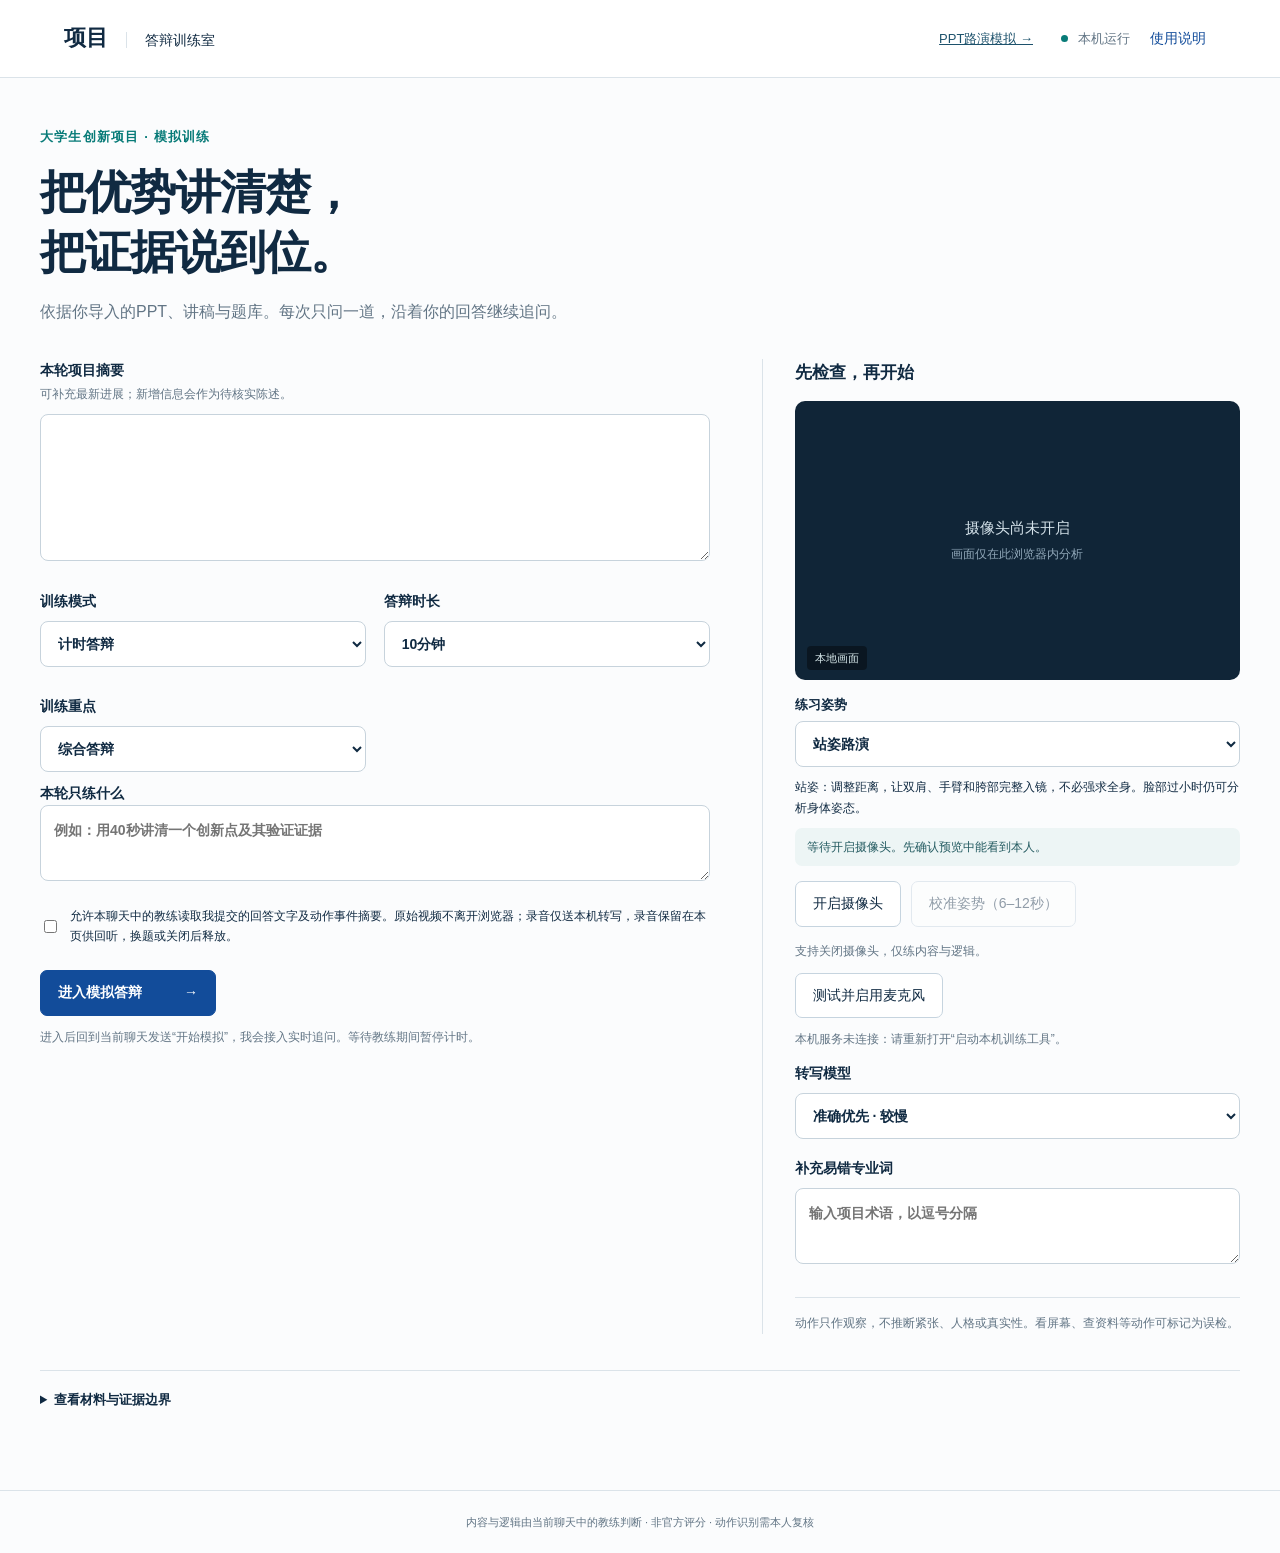
==== skills/pitch-defense-coach/assets/app/public/index.html @ 4384c63c "Publish competition pitch and defense coaching skill" ====
<!doctype html><html lang="zh-CN"><head><meta charset="UTF-8"><meta name="viewport" content="width=device-width,initial-scale=1"><title>项目 · 答辩训练室</title><link rel="stylesheet" href="style.css"></head><body>
<header><a class="brand" href="/">项目<span>答辩训练室</span></a><div class="header-right"><a href="/roadshow.html">PPT路演模拟 →</a><span class="local-dot"></span>本机运行<button id="helpBtn" class="link">使用说明</button></div></header>
<main>
<section id="setup"><div class="eyebrow">大学生创新项目 · 模拟训练</div><h1>把优势讲清楚，<br>把证据说到位。</h1><p class="lead">依据你导入的PPT、讲稿与题库。每次只问一道，沿着你的回答继续追问。</p>
<div class="setup-grid"><div class="setup-form"><label for="summary">本轮项目摘要 <small>可补充最新进展；新增信息会作为待核实陈述。</small></label><textarea id="summary" rows="5"></textarea>
<div class="form-row"><label>训练模式<select id="timingMode"><option value="timed">计时答辩</option><option value="untimed">专项训练 · 不计时</option></select></label><label id="minutesLabel">答辩时长<select id="minutes"><option value="3">3分钟</option><option value="5">5分钟</option><option value="8">8分钟</option><option value="10" selected>10分钟</option><option value="12">12分钟</option></select></label><label>训练重点<select id="focus"><option value="balanced">综合答辩</option><option value="research">调研与个人成长</option><option value="pilot">技术与验证</option><option value="cost">商业与成本</option><option value="team">学生与导师贡献</option></select></label></div>
<label>本轮只练什么<textarea id="practiceGoal" rows="2" placeholder="例如：用40秒讲清一个创新点及其验证证据"></textarea></label><label class="check"><input type="checkbox" id="consent">允许本聊天中的教练读取我提交的回答文字及动作事件摘要。原始视频不离开浏览器；录音仅送本机转写，录音保留在本页供回听，换题或关闭后释放。</label>
<button id="startBtn" class="primary">进入模拟答辩 <span>→</span></button><p class="small">进入后回到当前聊天发送“开始模拟”，我会接入实时追问。等待教练期间暂停计时。</p></div>
<aside class="preflight"><h2>先检查，再开始</h2><div class="camera-shell"><video id="video" muted playsinline></video><div id="cameraPlaceholder">摄像头尚未开启<br><small>画面仅在此浏览器内分析</small></div><span id="cameraBadge">本地画面</span></div><label class="camera-mode">练习姿势<select id="postureMode"><option value="standing">站姿路演</option><option value="seated">坐姿答辩</option></select></label><p id="postureGuide" class="camera-guide">站姿：调整距离，让双肩、手臂和胯部完整入镜，不必强求全身。脸部过小时仍可分析身体姿态。</p><p id="visionReadiness" class="camera-readiness" role="status">等待开启摄像头。先确认预览中能看到本人。</p><div class="button-row"><button id="cameraBtn">开启摄像头</button><button id="retryVision" hidden>重试动作分析</button><button id="calibrateBtn" disabled>校准姿势（6–12秒）</button></div><p id="visionStatus" class="small">支持关闭摄像头，仅练内容与逻辑。</p><button id="micBtn">测试并启用麦克风</button><p id="audioStatus" class="small">正在检查本机转写能力…</p><label>转写模型<select id="asrModel"><option value="small">准确优先 · 较慢</option><option value="tiny">快速转写 · 需更多校对</option></select></label><label>补充易错专业词<textarea id="glossary" rows="2" placeholder="输入项目术语，以逗号分隔"></textarea></label><div class="privacy-note">动作只作观察，不推断紧张、人格或真实性。看屏幕、查资料等动作可标记为误检。</div></aside></div>
<details class="sources"><summary>查看材料与证据边界</summary><p>当前PPT口径优先。旧题库仅用于追问和备答参照；未提供原件的指标不会被当作已独立验证。</p><div id="facts"></div></details>
</section>
<section id="training" hidden><div class="session-top"><div><div class="eyebrow">模拟答辩进行中</div><h1 class="compact">说出判断，也说出依据。</h1></div><div class="timer-wrap"><span id="clock">10:00</span><small id="timerState">等待教练 · 暂停计时</small></div></div><p id="stageSummary" class="small"></p><div class="training-grid"><div><div class="question-meta"><span id="qid">准备中</span><span id="dimension">实时教练</span><span id="coachStatus">尚未连接</span></div><article class="question-box"><h2 id="question">等待教练接入</h2><p id="sourceLabel">请回到当前聊天发送“开始模拟”。</p><button id="speakBtn" class="link">朗读问题</button></article><div class="answer-bar"><button id="recordBtn" disabled>开始录音</button><span id="recordStatus">也可以直接输入回答</span><button id="pauseBtn" disabled>暂停</button></div><label for="answer">你的回答 <small>转写后请检查数字、单位和专有名词。</small></label><textarea id="answer" rows="7" placeholder="先回答问题，再给出最能支持它的证据。" disabled></textarea><section id="asrReview" hidden><b>回听最近一段，核对专业词与数字</b><audio id="replay" controls></audio><p id="asrHints" class="small"></p><details><summary>查看模型原始转写</summary><p id="rawAsr"></p></details></section><div id="eventReview" class="event-review" hidden></div><div class="button-row"><button id="submitBtn" class="primary" disabled>提交回答，继续追问 →</button><button id="endBtn">结束并复盘</button></div><p id="notice" role="status" aria-live="polite"></p><div id="history" class="history"></div></div><aside><div id="cameraSlot"></div><div class="practice-note"><h3>本轮约定</h3><p>一次只答当前问题。把“已完成”“正在验证”“计划开展”分开讲。</p><p>不确定时说清边界，并给出赛前能够落实的补证动作。</p><p id="activeNote">等待我出题时不计入训练时间。</p></div><details><summary>对应PPT</summary><img id="slidePreview" alt="当前问题对应PPT" hidden></details></aside></div></section>
<section id="review" hidden><div class="eyebrow">本轮复盘 · 训练参考</div><h1 class="compact">先改最有用的三件事。</h1><p id="reviewStatus">回答与事件记录已保存，等待教练完成逐题反馈。</p><div class="button-row"><button id="exportBtn">下载本轮记录</button><button id="reportBtn">下载反馈报告</button><button id="againBtn">再练一轮</button></div><div id="report"></div><div id="reviewQuestions"></div></section>
</main><footer>内容与逻辑由当前聊天中的教练判断 · 非官方评分 · 动作识别需本人复核</footer><dialog id="help"><button id="closeHelp" class="close">关闭</button><h2>赛前30分钟这样用</h2><ol><li>0—3分钟：开麦克风和摄像头，校准，检查脸和双肩入镜。</li><li>3—5分钟：核对摘要，选两条最需要练习的证据链，在聊天中发送“开始模拟”。</li><li>5—15分钟：完成一轮10分钟模拟；每题控制在40—60秒。</li><li>15—20分钟：复盘，只选影响最大且今晚能改的三件事。</li><li>20—27分钟：重答三个薄弱问题，每题练两遍。</li><li>27—30分钟：把数据对应页码、来源和边界写在一张提示卡上。</li></ol><p>摄像头识别在浏览器本地完成。语音转写在这台电脑完成；回答文字及事件摘要经本聊天交给教练。工具不会独自在后台调用其他AI。</p><p>语音识别会漏掉口头填充词，次数只作辅助。没有可靠音频时间戳时不评价语速；没有有效画面时不评价非言语表现。</p><p><a href="system-prompt.txt" download>下载系统提示词</a> · <a href="technical-spec.txt" download>下载技术规格与使用说明</a> · <a href="knowledge.json" download>下载项目证据索引</a></p></dialog><script type="module" src="app.js"></script></body></html>
---- skills/pitch-defense-coach/assets/app/public/style.css ----
:root{--ink:#102a42;--muted:#627585;--blue:#124c9a;--teal:#087b78;--line:#dbe3e9;--pale:#f3f7fa;--orange:#a4531b}*{box-sizing:border-box}body{margin:0;background:#fbfcfd;color:var(--ink);font-family:"Microsoft YaHei","Segoe UI",sans-serif;line-height:1.65}header{height:78px;border-bottom:1px solid var(--line);display:flex;align-items:center;justify-content:space-between;padding:0 5vw;background:white}.brand{font-weight:800;font-size:22px;color:var(--ink);text-decoration:none}.brand span{font-weight:400;font-size:14px;border-left:1px solid var(--line);margin-left:18px;padding-left:18px}.header-right{display:flex;align-items:center;gap:10px;color:var(--muted);font-size:13px}.local-dot{width:7px;height:7px;background:var(--teal);border-radius:50%}main{max-width:1280px;margin:0 auto;padding:48px 40px 80px}.eyebrow{font-size:13px;letter-spacing:1.2px;color:var(--teal);font-weight:700}h1{font-size:46px;line-height:1.3;letter-spacing:-1px;margin:16px 0}.lead{color:var(--muted);font-size:16px;max-width:680px}.compact{font-size:32px}.setup-grid{display:grid;grid-template-columns:1.4fr 1fr;gap:52px;margin-top:34px}label{display:block;font-size:14px;font-weight:600;margin-bottom:10px}small{font-size:12px;font-weight:400;color:var(--muted)}label small{display:block;margin-top:2px}textarea,select{width:100%;border:1px solid #c7d3dc;background:white;border-radius:8px;padding:13px;color:var(--ink);font:inherit;font-size:14px;line-height:1.7}textarea{resize:vertical}textarea:focus,select:focus{outline:2px solid #5c9ed8;outline-offset:2px}.form-row{display:grid;grid-template-columns:1fr 1fr;gap:18px;margin-top:20px}.form-row select{margin-top:8px}.check{display:flex;gap:10px;font-size:12px;font-weight:400;margin:18px 0 24px;line-height:1.7}.check input{margin-top:4px;flex-shrink:0}button{border:1px solid #c6d4df;background:white;color:var(--ink);padding:10px 17px;border-radius:7px;font:inherit;font-size:14px;cursor:pointer;transition:.15s}button:hover{border-color:var(--blue);background:#f0f6fc}button:disabled{opacity:.45;cursor:not-allowed}.primary{background:var(--blue);color:white;border-color:var(--blue);font-weight:600}.primary:hover{background:#093d80;color:white}.primary span{margin-left:38px}.link{border:0;background:none;padding:4px 10px;color:var(--blue)}.small{font-size:12px;color:var(--muted)}.preflight{border-left:1px solid var(--line);padding-left:32px}.preflight h2{font-size:17px;margin:0 0 14px}.camera-shell{position:relative;aspect-ratio:16/10;background:#102537;border-radius:10px;overflow:hidden;display:flex;align-items:center;justify-content:center}video{width:100%;height:100%;object-fit:cover;transform:scaleX(-1)}#cameraPlaceholder{position:absolute;text-align:center;color:#d3e1e9;font-size:15px}#cameraPlaceholder small{color:#91a8b9}#cameraBadge{position:absolute;bottom:10px;left:12px;color:#d8e9eb;background:#0006;border-radius:4px;padding:3px 8px;font-size:11px}.button-row{display:flex;gap:10px;flex-wrap:wrap;margin:15px 0}.privacy-note{font-size:12px;padding-top:16px;border-top:1px solid var(--line);color:var(--muted);margin-top:18px}.sources{margin-top:36px;border-top:1px solid var(--line);padding-top:18px;font-size:13px}summary{cursor:pointer;font-weight:600}.fact{padding:12px 0;border-bottom:1px solid var(--line)}.fact strong{color:var(--blue)}.gap{color:var(--orange);font-size:12px}.session-top{display:flex;justify-content:space-between;align-items:center;margin-bottom:28px}.timer-wrap{text-align:right;min-width:150px}.timer-wrap span{font-size:38px;letter-spacing:1px;font-variant-numeric:tabular-nums;font-weight:600}.timer-wrap small{display:block}.timer-wrap.warn{color:#b24824}.training-grid{display:grid;grid-template-columns:1.7fr 1fr;gap:36px}.question-meta{display:flex;align-items:center;gap:15px;font-size:12px;color:var(--muted);margin-bottom:12px}#qid{font-weight:700;color:var(--blue)}#coachStatus{margin-left:auto}.question-box{background:#eef4fb;border-top:3px solid var(--blue);padding:24px 26px;margin:0 0 22px}.question-box h2{font-size:23px;font-weight:600;line-height:1.6;margin:0 0 12px}.question-box p{font-size:12px;color:var(--muted);margin:4px 0}.answer-bar{display:flex;align-items:center;gap:12px;margin-bottom:17px}#recordStatus{font-size:12px;color:var(--muted);flex:1}.recording{color:#a33a24;border-color:#ce694d;background:#fff1ed}.practice-note{margin:22px 0;padding-top:16px;border-top:1px solid var(--line)}.practice-note h3{font-size:15px}.practice-note p{font-size:13px;color:var(--muted)}#training .preflight{border:0;padding:0}.history{margin-top:30px}.history details{border-bottom:1px solid var(--line);padding:14px 0;font-size:13px}.history p{white-space:pre-wrap;color:var(--muted)}#notice{min-height:24px;font-size:13px;color:var(--orange)}#slidePreview{width:100%;margin-top:12px}.event-review{background:#f5f6f7;border:1px solid var(--line);padding:14px;font-size:12px;margin:12px 0}.event-review label{font-size:12px;font-weight:400;margin:8px 0}.event-review input{margin-right:8px}.report-section{margin-top:34px;padding-top:20px;border-top:1px solid var(--line)}.report-section h2{font-size:20px}.report-section h3{font-size:16px}.report-section p{font-size:14px;white-space:pre-wrap}.levels{display:grid;grid-template-columns:repeat(4,1fr);gap:16px}.level{border-bottom:3px solid var(--teal);padding:16px;background:var(--pale)}.level strong{font-size:24px;display:block;margin:10px 0}.level p{font-size:12px}.priority{padding:15px 0;border-bottom:1px solid var(--line)}.priority b{font-size:17px}.tag{display:inline-block;padding:2px 6px;margin-right:7px;background:#e6eef7;font-size:12px;color:var(--blue)}footer{border-top:1px solid var(--line);padding:22px;text-align:center;color:var(--muted);font-size:11px}dialog{border:1px solid var(--line);border-radius:12px;max-width:680px;max-height:90vh;overflow:auto;padding:32px;color:var(--ink)}dialog::backdrop{background:#102a4280}.close{float:right}a{color:var(--blue)}[hidden]{display:none!important}@media(max-width:850px){main{padding:25px 20px 60px}.setup-grid,.training-grid{grid-template-columns:1fr;gap:24px}.preflight{border:0;padding:0}.camera-shell{max-height:300px}.brand span{display:none}h1{font-size:34px}.compact{font-size:25px}.levels{grid-template-columns:1fr 1fr}.header-right{gap:4px}.session-top{align-items:flex-start}.question-box h2{font-size:21px}}@media print{header,footer,button,#setup,#training{display:none!important}main{padding:0}.report-section{break-inside:avoid}}

#asrReview{background:#f1f5fa;padding:16px;border-radius:12px;margin:14px 0}#asrReview audio{display:block;width:100%;margin:12px 0}.header-right a{color:#1d526c;margin-right:18px}.preflight select,.preflight textarea{width:100%;margin:8px 0}

#video,#camera{object-fit:contain}.camera-mode{font-size:13px;margin-top:14px}.camera-mode select{display:block;width:100%;margin-top:6px}.camera-guide,.camera-readiness{font-size:12px;line-height:1.7;margin:10px 0}.camera-readiness{background:#edf5f5;color:#235a60;padding:9px 12px;border-radius:7px}
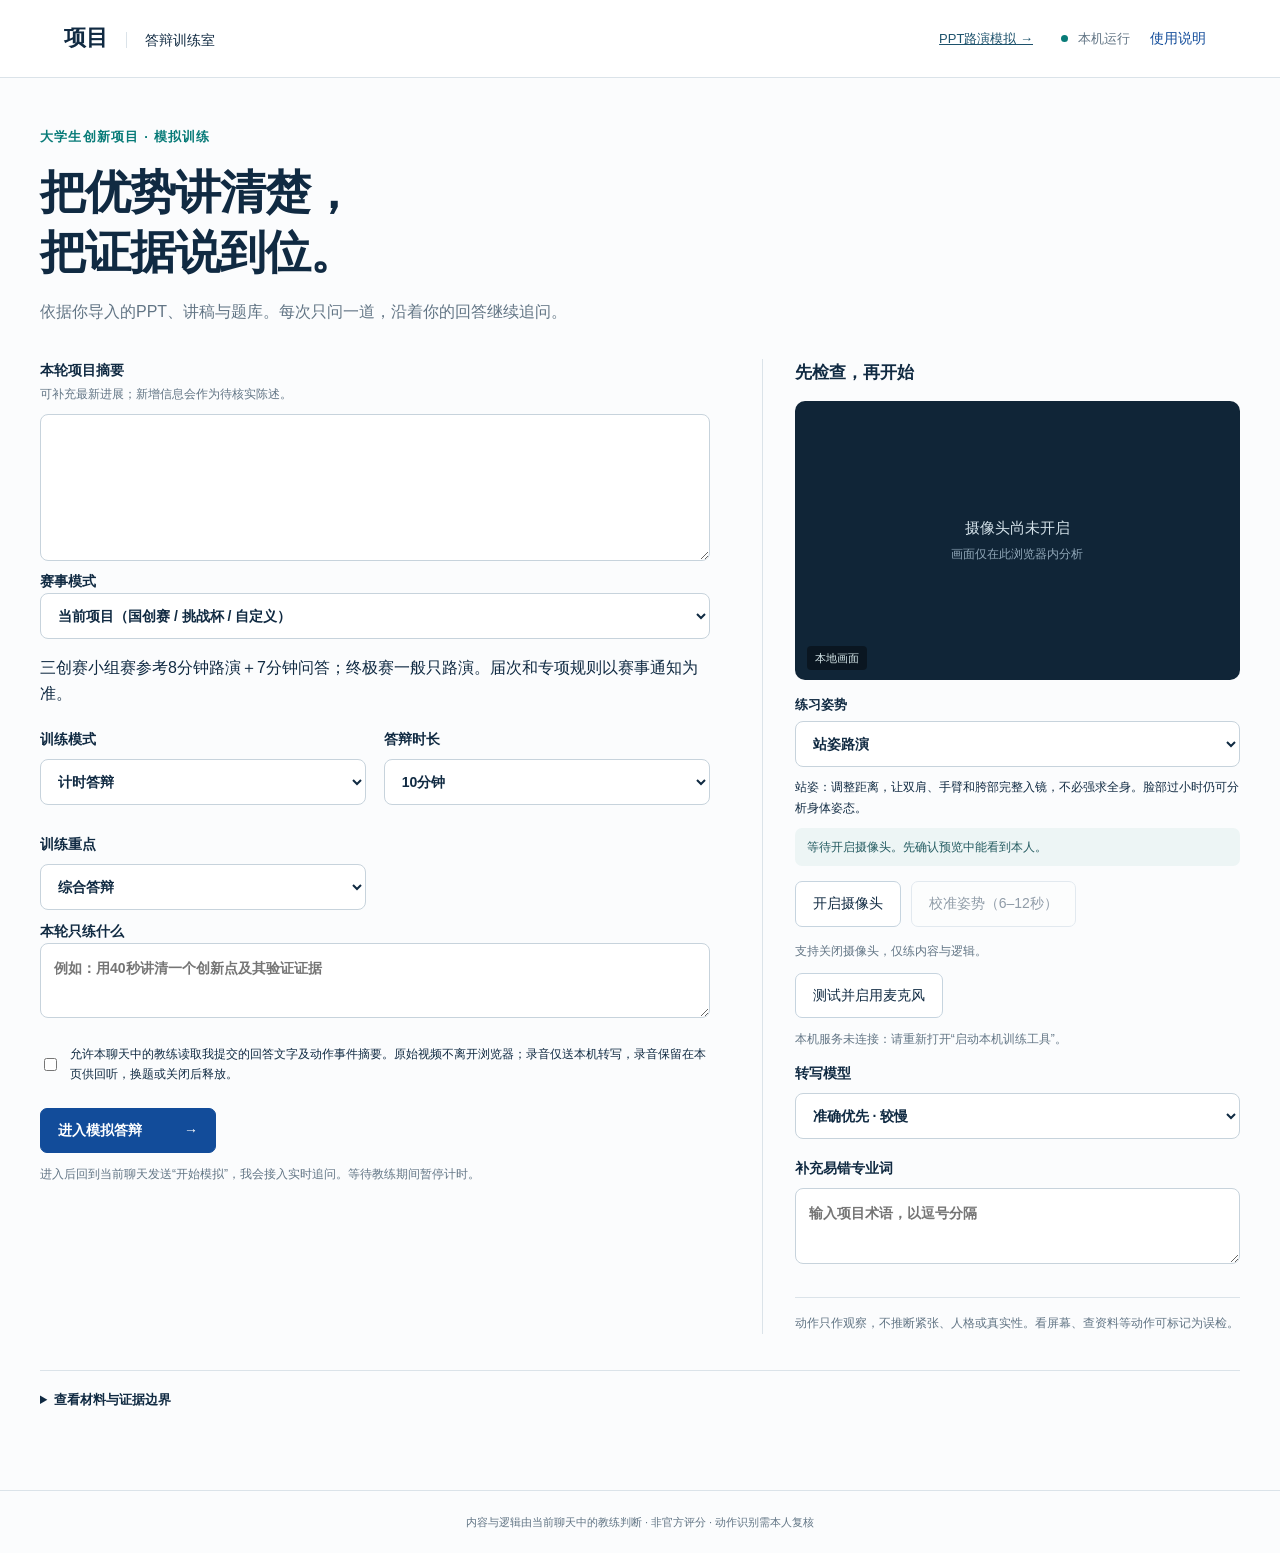
==== commit 57750118: "Add Sanchuang competition coaching and configurable rehearsal timing" ====
--- a/skills/pitch-defense-coach/assets/app/public/index.html
+++ b/skills/pitch-defense-coach/assets/app/public/index.html
@@ -3,7 +3,7 @@
 <main>
 <section id="setup"><div class="eyebrow">大学生创新项目 · 模拟训练</div><h1>把优势讲清楚，<br>把证据说到位。</h1><p class="lead">依据你导入的PPT、讲稿与题库。每次只问一道，沿着你的回答继续追问。</p>
 <div class="setup-grid"><div class="setup-form"><label for="summary">本轮项目摘要 <small>可补充最新进展；新增信息会作为待核实陈述。</small></label><textarea id="summary" rows="5"></textarea>
-<div class="form-row"><label>训练模式<select id="timingMode"><option value="timed">计时答辩</option><option value="untimed">专项训练 · 不计时</option></select></label><label id="minutesLabel">答辩时长<select id="minutes"><option value="3">3分钟</option><option value="5">5分钟</option><option value="8">8分钟</option><option value="10" selected>10分钟</option><option value="12">12分钟</option></select></label><label>训练重点<select id="focus"><option value="balanced">综合答辩</option><option value="research">调研与个人成长</option><option value="pilot">技术与验证</option><option value="cost">商业与成本</option><option value="team">学生与导师贡献</option></select></label></div>
+<label>赛事模式<select id="competitionProfile"><option value="project">当前项目（国创赛 / 挑战杯 / 自定义）</option><option value="sanchuang-regular">三创赛 · 常规赛（第17届参考）</option><option value="sanchuang-practical">三创赛 · 实战赛（第17届参考）</option></select></label><p class="hint">三创赛小组赛参考8分钟路演＋7分钟问答；终极赛一般只路演。届次和专项规则以赛事通知为准。</p><div class="form-row"><label>训练模式<select id="timingMode"><option value="timed">计时答辩</option><option value="untimed">专项训练 · 不计时</option></select></label><label id="minutesLabel">答辩时长<select id="minutes"><option value="3">3分钟</option><option value="5">5分钟</option><option value="7">7分钟</option><option value="8">8分钟</option><option value="10" selected>10分钟</option><option value="12">12分钟</option></select></label><label>训练重点<select id="focus"><option value="balanced">综合答辩</option><option value="research">调研与个人成长</option><option value="pilot">技术与验证</option><option value="cost">商业与成本</option><option value="team">学生与导师贡献</option><option value="ecommerce">电商闭环与运营证据</option></select></label></div>
 <label>本轮只练什么<textarea id="practiceGoal" rows="2" placeholder="例如：用40秒讲清一个创新点及其验证证据"></textarea></label><label class="check"><input type="checkbox" id="consent">允许本聊天中的教练读取我提交的回答文字及动作事件摘要。原始视频不离开浏览器；录音仅送本机转写，录音保留在本页供回听，换题或关闭后释放。</label>
 <button id="startBtn" class="primary">进入模拟答辩 <span>→</span></button><p class="small">进入后回到当前聊天发送“开始模拟”，我会接入实时追问。等待教练期间暂停计时。</p></div>
 <aside class="preflight"><h2>先检查，再开始</h2><div class="camera-shell"><video id="video" muted playsinline></video><div id="cameraPlaceholder">摄像头尚未开启<br><small>画面仅在此浏览器内分析</small></div><span id="cameraBadge">本地画面</span></div><label class="camera-mode">练习姿势<select id="postureMode"><option value="standing">站姿路演</option><option value="seated">坐姿答辩</option></select></label><p id="postureGuide" class="camera-guide">站姿：调整距离，让双肩、手臂和胯部完整入镜，不必强求全身。脸部过小时仍可分析身体姿态。</p><p id="visionReadiness" class="camera-readiness" role="status">等待开启摄像头。先确认预览中能看到本人。</p><div class="button-row"><button id="cameraBtn">开启摄像头</button><button id="retryVision" hidden>重试动作分析</button><button id="calibrateBtn" disabled>校准姿势（6–12秒）</button></div><p id="visionStatus" class="small">支持关闭摄像头，仅练内容与逻辑。</p><button id="micBtn">测试并启用麦克风</button><p id="audioStatus" class="small">正在检查本机转写能力…</p><label>转写模型<select id="asrModel"><option value="small">准确优先 · 较慢</option><option value="tiny">快速转写 · 需更多校对</option></select></label><label>补充易错专业词<textarea id="glossary" rows="2" placeholder="输入项目术语，以逗号分隔"></textarea></label><div class="privacy-note">动作只作观察，不推断紧张、人格或真实性。看屏幕、查资料等动作可标记为误检。</div></aside></div>
